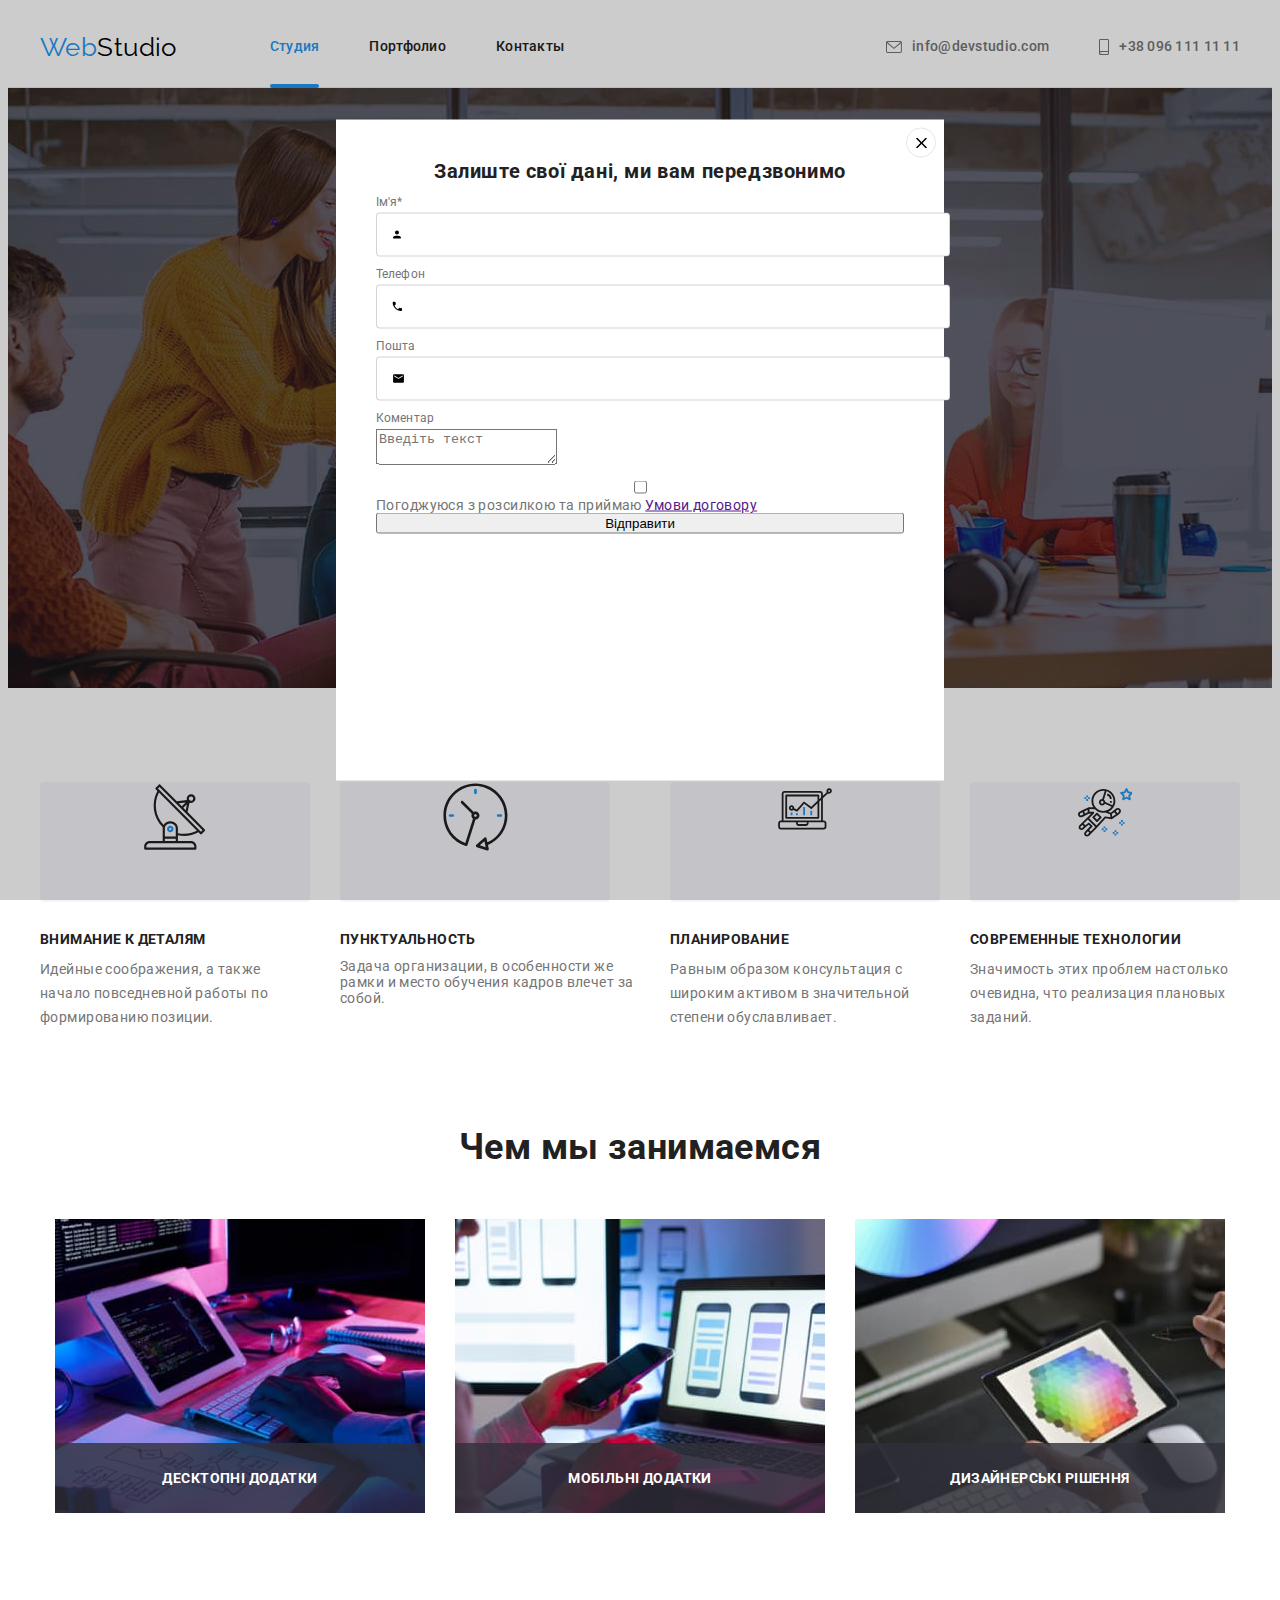
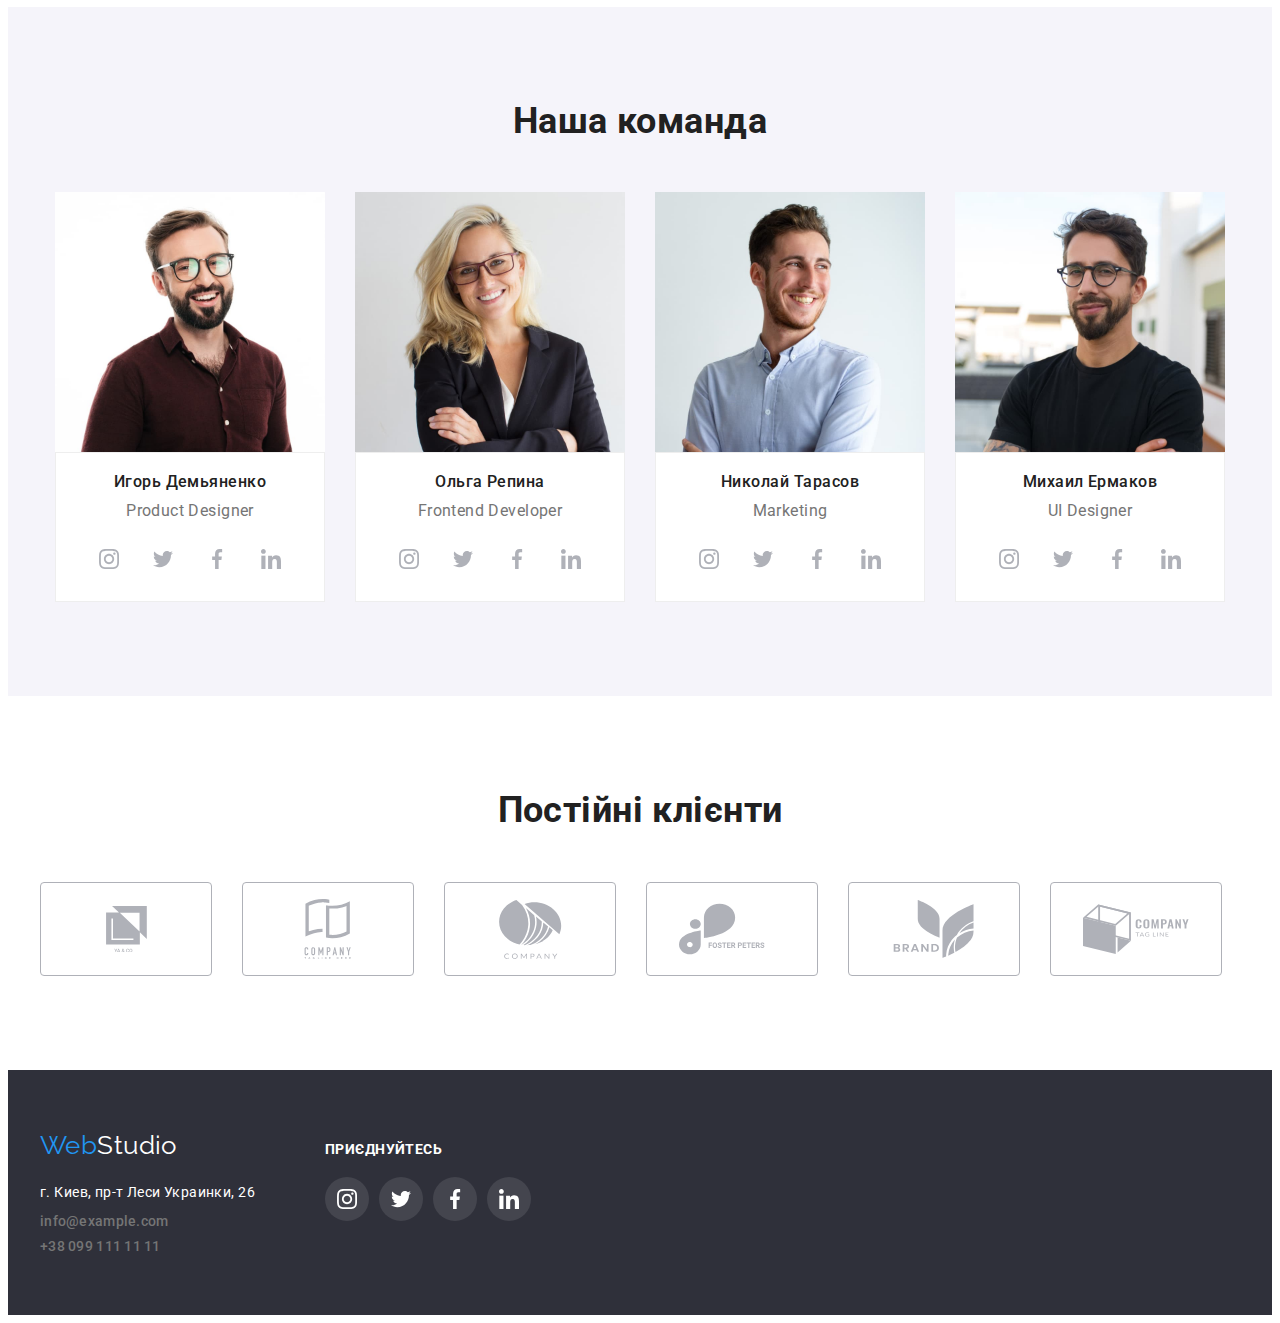
==== index.html @ 674b2aea "Додає 3 інпути з іконками" ====
<!DOCTYPE html>
<html lang="ru">
  <head>
    <meta charset="UTF-8" />
    <meta http-equiv="X-UA-Compatible" content="IE=edge" />
    <meta name="viewport" content="width=device-width, initial-scale=1.0" />
    <title>WebStudio</title>
    <link rel="preconnect" href="https://fonts.googleapis.com" />
    <link rel="preconnect" href="https://fonts.gstatic.com" crossorigin />
    <link
      href="https://fonts.googleapis.com/css2?family=Montserrat:wght@400;700&family=Raleway:wght@700&family=Roboto:wght@400;500;700;900&display=swap"
      rel="stylesheet"
    />
    <link
      rel="stylesheet"
      href="https://cdnjs.cloudflare.com/ajax/libs/modern-normalize/1.1.0/modern-normalize.min.css"
      integrity="sha512-wpPYUAdjBVSE4KJnH1VR1HeZfpl1ub8YT/NKx4PuQ5NmX2tKuGu6U/JRp5y+Y8XG2tV+wKQpNHVUX03MfMFn9Q=="
      crossorigin="anonymous"
      referrerpolicy="no-referrer"
    />
    <link rel="stylesheet" href="./css/styles.css" />
  </head>
  <body>
    <header class="top-header section">
      <div class="container page-header-container">
        <nav class="navigation">
          <a class="logo link logo-link" href="./index.html"
            >Web<span class="logo logo-black">Studio</span>
          </a>
          <ul class="menu list menu-list-container">
            <li class="menu-item">
              <a class="nav-link link current" href="./index.html">Студия</a>
            </li>
            <li class="menu-item">
              <a class="nav-link link" href="./portfolio.html">Портфолио</a>
            </li>
            <li class="menu-item">
              <a class="nav-link link" href="">Контакты</a>
            </li>
          </ul>
        </nav>

        <ul class="list container list-contact-container">
          <li class="contact-item">
            <a class="contact link" href="mailto:info@devstudio.com">
              <svg class="icon-convert" width="16px" height="12px">
                <use href="./images/sprite.svg#icon-envelope"></use>
              </svg>
              info@devstudio.com</a
            >
          </li>
          <li class="contact-item">
            <a class="contact link" href="tel:+380961111111">
              <svg class="icon-convert" width="10px" height="16px">
                <use
                  class="icon-convert"
                  href="./images/sprite.svg#icon-smartphone"
                ></use>
              </svg>
              +38 096 111 11 11</a
            >
          </li>
        </ul>
      </div>
    </header>

    <main>
      <section class="hero section">
        <div class="container">
          <h1 class="hero-title">Эффективные решения для вашего бизнеса</h1>
          <button class="hero-btn" type="button" data-modal-open>
            <span class="text-btn">Заказать услугу</span>
          </button>
        </div>
      </section>

      <section class="benefits section">
        <div class="container">
          <h2 class="visually-hidden">Преимущества</h2>
          <ul class="benefits-list list">
            <li class="benefits-item">
              <div class="benefits-icon-cont">
                <svg class="icon-benefits" width="65.32px" height="70px">
                  <use href="./images/sprite.svg#icon-antenna-1"></use>
                </svg>
              </div>

              <h3 class="benefits-title">Внимание к деталям</h3>
              <p class="section-description">
                Идейные соображения, а также начало повседневной работы по
                формированию позиции.
              </p>
            </li>
            <li class="benefits-item">
              <div class="benefits-icon-cont">
                <svg class="icon-benefits" width="66.96px" height="70px">
                  <use href="./images/sprite.svg#icon-clock-1"></use>
                </svg>
              </div>

              <h3 class="benefits-title">Пунктуальность</h3>
              <p class="suptitle">
                Задача организации, в особенности же рамки и место обучения
                кадров влечет за собой.
              </p>
            </li>
            <li class="benefits-item">
              <div class="benefits-icon-cont">
                <svg class="icon-benefits" width="70px" height="53.69px">
                  <use href="./images/sprite.svg#icon-diagram-1"></use>
                </svg>
              </div>

              <h3 class="benefits-title">Планирование</h3>
              <p class="section-description">
                Равным образом консультация с широким активом в значительной
                степени обуславливает.
              </p>
            </li>
            <li class="benefits-item">
              <div class="benefits-icon-cont">
                <svg class="icon-benefits" width="54.83px" height="60.66px">
                  <use href="./images/sprite.svg#icon-astronaut-1"></use>
                </svg>
              </div>

              <h3 class="benefits-title">Современные технологии</h3>
              <p class="section-description">
                Значимость этих проблем настолько очевидна, что реализация
                плановых заданий.
              </p>
            </li>
          </ul>
        </div>
      </section>

      <section class="work-list section">
        <div class="container">
          <h2 class="section-title">Чем мы занимаемся</h2>
          <ul class="list work-list-cards">
            <li class="work-list-item">
              <div class="div-work-overlay">
                <img
                  src="./images/service-1.jpg"
                  alt="планшет и клавиатура"
                  width="370"
                  height="294"
                />
                <p class="work-overlay">Десктопні додатки</p>
              </div>
            </li>
            <li class="work-list-item">
              <div class="div-work-overlay">
                <img
                  src="./images/service-2.jpg"
                  alt="телефон и планшет"
                  width="370"
                  height="294"
                />
                <p class="work-overlay">Мобільні додатки</p>
              </div>
            </li>
            <li class="work-list-item">
              <div class="div-work-overlay">
                <img
                  src="./images/service-3.jpg"
                  alt="рисование на планшете"
                  width="370"
                  height="294"
                />
                <p class="work-overlay">Дизайнерські рішення</p>
              </div>
            </li>
          </ul>
        </div>
      </section>

      <section class="team section">
        <div class="container">
          <h2 class="section-title team-title">Наша команда</h2>
          <ul class="list team-list">
            <li class="team-cards">
              <img
                src="./images/master-demyanenko-1.jpg"
                alt="Игорь Демьяненко"
                width="270"
                height="260"
              />
              <div class="work-text-item">
                <h3 class="team-member">Игорь Демьяненко</h3>
                <p class="job-title" lang="en">Product Designer</p>
                <ul class="social-list list">
                  <li class="cosial-list-item">
                    <a href="" class="social-list-link">
                      <svg class="social-list-icon" width="20px" height="20px">
                        <use href="./images/sprite.svg#icon-instagram-2"></use>
                      </svg>
                    </a>
                  </li>
                  <li class="cosial-list-item">
                    <a href="" class="social-list-link">
                      <svg class="social-list-icon" width="20px" height="20px">
                        <use href="./images/sprite.svg#icon-twitter-1"></use>
                      </svg>
                    </a>
                  </li>
                  <li class="cosial-list-item">
                    <a href="" class="social-list-link">
                      <svg class="social-list-icon" width="20px" height="20px">
                        <use href="./images/sprite.svg#icon-facebook-1"></use>
                      </svg>
                    </a>
                  </li>
                  <li class="cosial-list-item">
                    <a href="" class="social-list-link">
                      <svg class="social-list-icon" width="20px" height="20px">
                        <use href="./images/sprite.svg#icon-linkedin-1"></use>
                      </svg>
                    </a>
                  </li>
                </ul>
              </div>
            </li>
            <li class="team-cards">
              <img
                src="./images/master-repina-2.jpg"
                alt="Ольга Репина"
                width="270"
                height="260"
              />
              <div class="work-text-item">
                <h3 class="team-member">Ольга Репина</h3>
                <p class="job-title" lang="en">Frontend Developer</p>
                <ul class="social-list list">
                  <li class="cosial-list-item">
                    <a href="" class="social-list-link">
                      <svg class="social-list-icon" width="20px" height="20px">
                        <use href="./images/sprite.svg#icon-instagram-2"></use>
                      </svg>
                    </a>
                  </li>
                  <li class="cosial-list-item">
                    <a href="" class="social-list-link">
                      <svg class="social-list-icon" width="20px" height="20px">
                        <use href="./images/sprite.svg#icon-twitter-1"></use>
                      </svg>
                    </a>
                  </li>
                  <li class="cosial-list-item">
                    <a href="" class="social-list-link">
                      <svg class="social-list-icon" width="20px" height="20px">
                        <use href="./images/sprite.svg#icon-facebook-1"></use>
                      </svg>
                    </a>
                  </li>
                  <li class="cosial-list-item">
                    <a href="" class="social-list-link">
                      <svg class="social-list-icon" width="20px" height="20px">
                        <use href="./images/sprite.svg#icon-linkedin-1"></use>
                      </svg>
                    </a>
                  </li>
                </ul>
              </div>
            </li>
            <li class="team-cards">
              <img
                src="./images/master-tarasov-3.jpg"
                alt="Николай Тарасов"
                width="270"
                height="260"
              />
              <div class="work-text-item">
                <h3 class="team-member">Николай Тарасов</h3>
                <p class="job-title" lang="en">Marketing</p>
                <ul class="social-list list">
                  <li class="cosial-list-item">
                    <a href="" class="social-list-link">
                      <svg class="social-list-icon" width="20px" height="20px">
                        <use href="./images/sprite.svg#icon-instagram-2"></use>
                      </svg>
                    </a>
                  </li>
                  <li class="cosial-list-item">
                    <a href="" class="social-list-link">
                      <svg class="social-list-icon" width="20px" height="20px">
                        <use href="./images/sprite.svg#icon-twitter-1"></use>
                      </svg>
                    </a>
                  </li>
                  <li class="cosial-list-item">
                    <a href="" class="social-list-link">
                      <svg class="social-list-icon" width="20px" height="20px">
                        <use href="./images/sprite.svg#icon-facebook-1"></use>
                      </svg>
                    </a>
                  </li>
                  <li class="cosial-list-item">
                    <a href="" class="social-list-link">
                      <svg class="social-list-icon" width="20px" height="20px">
                        <use href="./images/sprite.svg#icon-linkedin-1"></use>
                      </svg>
                    </a>
                  </li>
                </ul>
              </div>
            </li>
            <li class="team-cards">
              <img
                src="./images/master-yermakov-4.jpg"
                alt="Михаил Ермаков"
                width="270"
                height="260"
              />
              <div class="work-text-item">
                <h3 class="team-member">Михаил Ермаков</h3>
                <p class="job-title" lang="en">UI Designer</p>
                <ul class="social-list list">
                  <li class="cosial-list-item">
                    <a href="" class="social-list-link">
                      <svg class="social-list-icon" width="20px" height="20px">
                        <use href="./images/sprite.svg#icon-instagram-2"></use>
                      </svg>
                    </a>
                  </li>
                  <li class="cosial-list-item">
                    <a href="" class="social-list-link">
                      <svg class="social-list-icon" width="20px" height="20px">
                        <use href="./images/sprite.svg#icon-twitter-1"></use>
                      </svg>
                    </a>
                  </li>
                  <li class="cosial-list-item">
                    <a href="" class="social-list-link">
                      <svg class="social-list-icon" width="20px" height="20px">
                        <use href="./images/sprite.svg#icon-facebook-1"></use>
                      </svg>
                    </a>
                  </li>
                  <li class="cosial-list-item">
                    <a href="" class="social-list-link">
                      <svg class="social-list-icon" width="20px" height="20px">
                        <use href="./images/sprite.svg#icon-linkedin-1"></use>
                      </svg>
                    </a>
                  </li>
                </ul>
              </div>
            </li>
          </ul>
        </div>
      </section>
    </main>

    <section class="clients section">
      <div class="container">
        <h2 class="section-title team-title">Постійні клієнти</h2>
        <ul class="clients-list list">
          <li class="clients-item">
            <a class="clients-item-link" href="">
              <svg class="icon-clients" width="41px" height="46.7px">
                <use
                  class="icon-clients-log"
                  href="./images/sprite.svg#icon-ya-co"
                ></use>
              </svg>
            </a>
          </li>
          <li class="clients-item">
            <a class="clients-item-link" href="">
              <svg class="icon-clients" width="106px" height="60px">
                <use
                  class="icon-clients-log"
                  href="./images/sprite.svg#icon-tagline-here"
                ></use>
              </svg>
            </a>
          </li>
          <li class="clients-item">
            <a class="clients-item-link" href="">
              <svg class="icon-clients" width="106px" height="60px">
                <use
                  class="icon-clients-log"
                  href="./images/sprite.svg#icon-company"
                ></use>
              </svg>
            </a>
          </li>
          <li class="clients-item">
            <a class="clients-item-link" href="">
              <svg class="icon-clients" width="106px" height="60px">
                <use
                  class="icon-clients-log"
                  href="./images/sprite.svg#icon-fosters-peters"
                ></use>
              </svg>
            </a>
          </li>
          <li class="clients-item">
            <a class="clients-item-link" href="">
              <svg class="icon-clients" width="106px" height="60px">
                <use
                  class="icon-clients-log"
                  href="./images/sprite.svg#icon-brand"
                ></use>
              </svg>
            </a>
          </li>
          <li class="clients-item">
            <a class="clients-item-link" href="">
              <svg class="icon-clients" width="106px" height="60px">
                <use
                  class="icon-clients-log"
                  href="./images/sprite.svg#icon-tag-line"
                ></use>
              </svg>
            </a>
          </li>
        </ul>
      </div>
    </section>

    <footer class="footer">
      <div class="footer-lister container">
        <div class="adress-footer">
          <a class="logo link logo-footer" href="./index.html"
            >Web<span class="logo logo-white">Studio</span>
          </a>

          <ul class="list footer-list">
            <li class="footer-list-item">
              <a
                class="address link"
                href="https://goo.gl/maps/izDDTeP29gWywZRQ9"
                target="_blank"
                rel="noopener nofollow noreferrer"
                >г. Киев, пр-т Леси Украинки, 26</a
              >
            </li>
            <li class="footer-list-item">
              <a
                class="contact link contact-footer"
                href="mailto:info@example.com"
                >info@example.com</a
              >
            </li>
            <li class="footer-list-item">
              <a class="contact link" href="tel:+380991111111"
                >+38 099 111 11 11</a
              >
            </li>
          </ul>
        </div>
        <div class="social-footer">
          <p class="common-footer">ПРИЄДНУЙТЕСЬ</p>
          <ul class="social-list list">
            <li class="cosial-list-item">
              <a href="" class="social-list-link-footer">
                <svg class="social-list-icon-footer" width="20px" height="20px">
                  <use href="./images/sprite.svg#icon-instagram-2"></use>
                </svg>
              </a>
            </li>
            <li class="cosial-list-item">
              <a href="" class="social-list-link-footer">
                <svg class="social-list-icon-footer" width="20px" height="20px">
                  <use href="./images/sprite.svg#icon-twitter-1"></use>
                </svg>
              </a>
            </li>
            <li class="cosial-list-item">
              <a href="" class="social-list-link-footer">
                <svg class="social-list-icon-footer" width="20px" height="20px">
                  <use href="./images/sprite.svg#icon-facebook-1"></use>
                </svg>
              </a>
            </li>
            <li class="cosial-list-item">
              <a href="" class="social-list-link-footer">
                <svg class="social-list-icon-footer" width="20px" height="20px">
                  <use href="./images/sprite.svg#icon-linkedin-1"></use>
                </svg>
              </a>
            </li>
          </ul>
        </div>
      </div>
    </footer>
    <div class="backdrop" data-modal>
      <div class="modal">
        <button type="button" class="modal-close-btn" data-modal-close>
          <svg class="modal-close-btn-icon" width="11px" height="11px">
            <use href="./images/sprite.svg#icon-close-modal"></use>
          </svg>
        </button>
        <form class="modal-form">
          <p class="zalishte-dani">Залиште свої дані, ми вам передзвонимо</p>
          <label class="modal-form-field">
            <span class="modal-form-input-desk">Ім'я*</span>
            <span class="modal-form-input-wrapper">
              <input
                type="text"
                name="user_name"
                class="modal-form-input"
                required
                pattern="[a-zA-Zа-яА-Я]+"
                minlength="2"
              />
              <svg class="input-icon" width="12px" height="12px">
                <use href="./images/sprite.svg#icon-person-black-18dp-1"></use>
              </svg>
            </span>
          </label>
          <label class="modal-form-field">
            <span class="modal-form-input-desk">Телефон</span>

            <span class="modal-form-input-wrapper">
              <input
                type="tel"
                name="user_phone"
                class="modal-form-input"
                pattern="[0-9]{3}-[0-9]{3}-[0-9]{2}-[0-9]{2}"
                title="xxx-xxx-xx-xx"
              />
              <svg class="input-icon" width="13px" height="13px">
                <use href="./images/sprite.svg#icon-phone-black-18dp-1"></use>
              </svg>
            </span>
          </label>
          <label class="modal-form-field">
            <span class="modal-form-input-desk">Пошта</span>

            <span class="modal-form-input-wrapper">
              <input type="email" class="modal-form-input" />
              <svg class="input-icon" width="15px" height="13px">
                <use href="./images/sprite.svg#icon-email-black-18dp-1"></use>
              </svg>
            </span>
          </label>
          <label class="modal-form-field">
            <span class="modal-form-input-desk">Коментар</span>
            <textarea
              name="user_message"
              id=""
              class="modal-form-message"
              placeholder="Введіть текст"
            ></textarea>
          </label>
          <input
            id="user-policy"
            type="checkbox"
            name="user_policy"
            class="modal-form-chek"
          />
          <label for="user-policy" class="modal-form-check-desk"
            >Погоджуюся з розсилкою та приймаю <a href="">Умови договору</a>
          </label>
          <button type="submit" class="modal-form-submit">Відправити</button>
        </form>
      </div>
    </div>
    <script src="./js/modal.js"></script>
  </body>
</html>
---- css/styles.css ----
:root {
  --background-color: #ffffff;
  --accent-color: #2196f3;
  --text-color: #212121;
  --section-text: #757575;
  --animation: 250ms cubic-bezier(0.4, 0, 0.2, 1);
}

ul,
ol {
  margin-top: 0;
  margin-bottom: 0;
  padding-left: 0;
}

h1,
h2,
h3,
h4,
p {
  margin-top: 0;
  margin-bottom: 0;
}

img {
  display: block;
  max-width: 100%;
  height: auto;
}

.link-text {
  color: #757575;
}

body {
  font-family: "Roboto", sans-serif;
  color: var(--section-text);
  font-size: 14px;
  letter-spacing: 0.03em;
}

.section {
  padding-top: 94px;
  padding-bottom: 94px;
}

.container {
  width: 1200px;
  margin-left: auto;
  margin-right: auto;
  padding-left: 15px;
  padding-right: 15px;
}

.top-header {
  padding-top: 24px;
  padding-bottom: 24px;
  border-bottom: 1px solid #ececec;
}

.page-header-container {
  display: flex;
}

.navigation {
  display: flex;
  align-items: center;
}

.menu-list-container {
  display: flex;
  align-items: center;
  padding: 0;
  margin: 0;
}

.list-contact-container {
  display: flex;
  justify-content: flex-end;
  align-items: center;
  padding: 0;
  margin: 0;
}

.list {
  list-style: none;
}

.link {
  text-decoration: none;
}

.logo {
  font-family: "Raleway", sans-serif;
  font-size: 26px;
  line-height: 1.19;
  color: var(--accent-color);
}

.logo-link {
  margin-right: 93px;
}

.logo-black {
  color: #000000;
}

.nav-link {
  display: block;
  position: relative;
  font-weight: 500;
  line-height: 1.14;
  font-size: 14px;
  letter-spacing: 0.02em;
  color: var(--text-color);
  transition: color var(--animation);
}

.current::after {
  content: "";
  position: absolute;
  left: 0;
  bottom: -33px;
  display: block;
  width: 100%;
  background: #2196f3;
  height: 4px;
  border-radius: 2px;
  transition: opacity var(--animation);
}

.nav-link:hover,
.nav-link:focus {
  color: var(--accent-color);
}

.menu .link.current {
  color: var(--accent-color);
}

.menu-item:not(:last-child) {
  margin-right: 50px;
}

.contact {
  display: flex;
  align-items: center;
  color: var(--section-text);
  font-weight: 500;
  line-height: 1.14;
  letter-spacing: 0.02em;
  transition: color var(--animation);
}

.contact:hover,
.contact:focus {
  color: var(--accent-color);
}

.contact-item:not(:last-child) {
  margin-right: 50px;
}

.icon-convert {
  fill: currentColor;
  margin-right: 10px;
}

.hero-title {
  width: 696px;
  font-weight: 900;
  font-size: 44px;
  line-height: 1.36;
  text-align: center;
  letter-spacing: 0.06em;
  text-transform: uppercase;
  color: var(--background-color);
  margin-bottom: 30px;
  margin-left: auto;
  margin-right: auto;
}

.hero {
  background-color: #2f303a;
  padding-top: 200px;
  padding-bottom: 200px;
  background-image: linear-gradient(
      rgba(47, 48, 58, 0.4),
      rgba(47, 48, 58, 0.4)
    ),
    url(../images/Img.jpg);
  background-size: cover;
  background-repeat: no-repeat;
  background-position: center;
  max-width: 1600px;
  margin: 0 auto;
}

.hero-btn {
  font-weight: 500;
  border: none;
  border-radius: 4px;
  padding: 10px 32px;
  font-size: 16px;
  line-height: 1.9;
  display: flex;
  align-items: center;
  text-align: center;
  letter-spacing: 0.06em;
  color: var(--background-color);
  background-color: var(--accent-color);
  cursor: pointer;
  margin-left: auto;
  margin-right: auto;
  box-shadow: 0px 4px 4px rgba(0, 0, 0, 0.15);
  transition: color var(--animation), background-color var(--animation),
    box-shadow var(--animation);
}

.hero-btn:hover,
.hero-btn:focus {
  background-color: var(--section-text);
}

.hero-btn-pf {
  font-family: inherit;
  border: none;
  border-radius: 4px;
  padding: 6px 22px;
  font-weight: 500;
  font-size: 16px;
  line-height: 1.9;
  display: flex;
  align-items: center;
  text-align: center;
  letter-spacing: 0.06em;
  color: var(--text-color);
  cursor: pointer;
  transition: color var(--animation), background-color var(--animation),
    box-shadow var(--animation);
}

.hero-btn-pf:hover,
.hero-btn-pf:focus {
  color: var(--background-color);
  background: var(--accent-color);
  box-shadow: 0px 1px 1px rgba(0, 0, 0, 0.12), 0px 4px 4px rgba(0, 0, 0, 0.06),
    1px 4px 6px rgba(0, 0, 0, 0.16);
}

.visually-hidden {
  position: absolute;
  white-space: nowrap;
  width: 1px;
  height: 1px;
  overflow: hidden;
  border: 0;
  padding: 0;
  clip: rect(0 0 0 0);
  clip-path: inset(50%);
  margin: -1px;
}

.benefits {
  padding-top: 94px;
}

.benefits-title {
  font-size: 14px;
  line-height: 1.14;
  text-transform: uppercase;
  color: var(--text-color);
  margin-bottom: 10px;
}

.benefits-list {
  display: flex;
  justify-content: center;
}

.benefits-item:not(:nth-child(4n)) {
  margin-right: 30px;
}

.benefits-icon-cont {
  width: 270px;
  height: 120px;
  display: flex;
  justify-content: center;
  margin-bottom: 30px;
  background-color: #f5f4fa;
  border-radius: 4px;
}

.clients-list {
  display: flex;
}

.section-description {
  width: 270px;
  height: 75px;
}

.section-description {
  line-height: 1.7;
}

.section-title {
  font-size: 36px;
  line-height: 1.16;
  text-align: center;
  color: var(--text-color);
  margin-bottom: 50px;
}

.work-list {
  padding-top: 0;
}

.work-list-cards {
  display: flex;
  justify-content: center;
}

.work-list-item {
  position: relative;
}

.work-overlay {
  bottom: 0;
  width: 100%;
  position: absolute;
  font-family: "Roboto";
  font-style: normal;
  font-weight: 700;
  font-size: 14px;
  line-height: 16px;
  text-align: center;
  letter-spacing: 0.03em;
  text-transform: uppercase;
  background: rgba(47, 48, 58, 0.8);
  color: #ffffff;
  padding-top: 27px;
  padding-bottom: 27px;
}

.work-list-item:not(:last-child) {
  margin-right: 30px;
}

.team {
  background-color: #f5f4fa;
}

.team-title {
  margin-bottom: 50px;
}

.team-list {
  display: flex;
  justify-content: center;
}

.team-cards:not(:nth-child(4n)) {
  margin-right: 30px;
}

.team-member {
  font-weight: 500;
  font-size: 16px;
  line-height: 1.18;
  text-align: center;
  letter-spacing: 0.03em;
  color: var(--text-color);
}

.job-title {
  font-size: 16px;
  line-height: 1.18;
  text-align: center;
  margin-top: 10px;
  margin-bottom: 16px;
}

.address {
  line-height: 1.7;
  color: var(--background-color);
}

.work-examples .title {
  font-size: 18px;
  line-height: 2;
  letter-spacing: 0.06em;
  color: var(--text-color);
}

.section-title-pf {
  font-size: 18px;
  line-height: 2;

  letter-spacing: 0.06em;
  color: var(--text-color);

  margin-bottom: 4px;
}

.work-description {
  font-size: 16px;
  line-height: 1.88;
}

.footer {
  background-color: #2f303a;
  padding-top: 60px;
  padding-bottom: 60px;
}

.logo-footer {
  display: block;
  margin-bottom: 20px;
}

.logo-white {
  color: var(--background-color);
}

.footer-list-item:not(:nth-child(3n)) {
  margin-bottom: 9px;
}

.active {
  color: var(--background-color);
  background-color: var(--accent-color);
}

.hero-btn-pf-list {
  display: flex;
  justify-content: center;
  margin-bottom: 56px;
}

.hero-btn-list-pf:not(:nth-child(5n)) {
  margin-right: 8px;
}

.work-examplest-list {
  display: flex;
  flex-wrap: wrap;
  justify-content: space-between;
}

.link-text {
  display: block;
  transition: box-shadow var(--animation);
}

.link-text:hover .overlay,
.link-text:focus .overlay {
  transform: translate(0, 0);
}

.div-overlay {
  position: relative;
  overflow: hidden;
}

.overlay {
  position: absolute;
  font-family: "Roboto";
  font-size: 18px;
  line-height: 1.56;
  color: #ffffff;
  background: rgba(33, 150, 243, 0.9);
  top: 0;
  left: 0;
  height: 100%;
  width: 100%;
  padding-left: 24px;
  padding-right: 24px;
  padding-top: 63px;
  padding-bottom: 63px;
  overflow: auto;
  transform: translate(0, 100%);
  transition: transform var(--animation);
}

.link-text:hover,
.link-text:focus {
  cursor: pointer;
  box-shadow: 0px 1px 1px rgba(0, 0, 0, 0.12), 0px 4px 4px rgba(0, 0, 0, 0.06),
    1px 4px 6px rgba(0, 0, 0, 0.16);
}

.work-text-item {
  background: var(--background-color);
  border: 1px solid #eeeeee;
  padding: 20px;
}

.social-list {
  display: flex;
  justify-content: center;
  gap: 10px;
}

.social-list-link {
  display: flex;
  justify-content: center;
  align-items: center;
  width: 44px;
  height: 44px;
  border-radius: 50%;
  background-color: var(--background-color);
  transition: background-color var(--animation);
}

.social-list-link:hover,
.social-list-link:focus {
  background-color: #2196f3;
}

.social-list-link:hover .social-list-icon,
.social-list-link:focus .social-list-icon {
  fill: var(--background-color);
}

.social-list-icon {
  fill: #afb1b8;
  transition: fill var(--animation);
}

.clients-item-link {
  display: flex;
  justify-content: center;
  align-items: center;
  width: 170px;
  height: 92px;
  border: 1px solid #afb1b8;
  border-radius: 4px;
  fill: #afb1b8;
  transition: fill var(--animation);
}

.clients-list {
  display: flex;
  gap: 30px;
}

.clients-item-link:hover,
.clients-item-link:focus {
  border-color: var(--accent-color);
  fill: var(--accent-color);
  cursor: pointer;
}

.work-examples-item:not(:nth-last-child(-n + 3)) {
  margin-bottom: 30px;
}
.footer-lister {
  display: flex;
  align-items: baseline;
}

.adress-footer {
  margin-right: 70px;
}

.common-footer {
  font-family: "Roboto";
  font-style: normal;
  font-weight: 700;
  font-size: 14px;
  line-height: 0, 87;
  letter-spacing: 0.03em;
  text-transform: uppercase;
  color: var(--background-color);
  margin-bottom: 20px;
}

.social-list-link-footer {
  display: flex;
  justify-content: center;
  align-items: center;
  width: 44px;
  height: 44px;
  border-radius: 50%;
  background-color: rgba(255, 255, 255, 0.1);
  transition: background-color var(--animation);
}

.social-list-link-footer:hover,
.social-list-link-footer:focus {
  background-color: #2196f3;
}

.social-list-link-footer:hover .social-list-icon,
.social-list-link-footer:focus .social-list-icon {
  fill: var(--background-color);
}

.social-list-icon-footer {
  fill: var(--background-color);
}

.backdrop {
  position: fixed;
  top: 0;
  left: 0;
  width: 100%;
  height: 100%;
  background: rgba(0, 0, 0, 0.2);
  z-index: 100;
  transition: opacity var(--animation), visibility var(--animation);
}

.modal {
  position: absolute;
  top: 50%;
  left: 50%;
  transform: translate(-50%, -50%);
  width: 528px;
  height: 581px;
  background-color: var(--background-color);
  padding: 40px;
}

.backdrop.is-hidden {
  opacity: 0;
  visibility: hidden;
  pointer-events: none;
}

.modal-close-btn {
  position: absolute;
  top: 8px;
  right: 8px;
  display: flex;
  justify-content: center;
  align-items: center;
  width: 30px;
  height: 30px;
  background-color: transparent;
  border: 1px solid rgba(0, 0, 0, 0.1);
  padding: 0;
  border-radius: 50%;
}

.modal-close-btn:hover,
.modal-close-btn:focus {
  cursor: pointer;
}

.modal-close-btn:hover .modal-close-btn-icon,
.modal-close-btn:focus .modal-close-btn-icon {
  fill: var(--accent-color);
}

.modal-close-btn-icon {
  transition: fill var(--animation);
}

.modal-form {
  display: flex;
  flex-direction: column;
}

.modal-form-input {
  width: 100%;
  height: 40px;
  border: 1px solid rgba(33, 33, 33, 0.2);
  border-radius: 4px;
  padding-left: 42px;
}

.modal-form-input-desk {
  display: block;
  font-family: "Roboto";
  font-style: normal;
  font-weight: 400;
  font-size: 12px;
  line-height: 14px;
  letter-spacing: 0.01em;
  color: #757575;
  margin-bottom: 4px;
}

.zalishte-dani {
  font-family: "Roboto";
  font-style: normal;
  font-weight: 700;
  font-size: 20px;
  line-height: 23px;
  text-align: center;
  letter-spacing: 0.03em;
  color: #212121;
  margin-bottom: 12px;
}

.modal-form-field {
  margin-bottom: 10px;
}

.modal-form-input-wrapper {
  display: block;
  position: relative;
}

.input-icon {
  position: absolute;
  top: 50%;
  left: 15px;
  transform: translate(0, -50%);
}
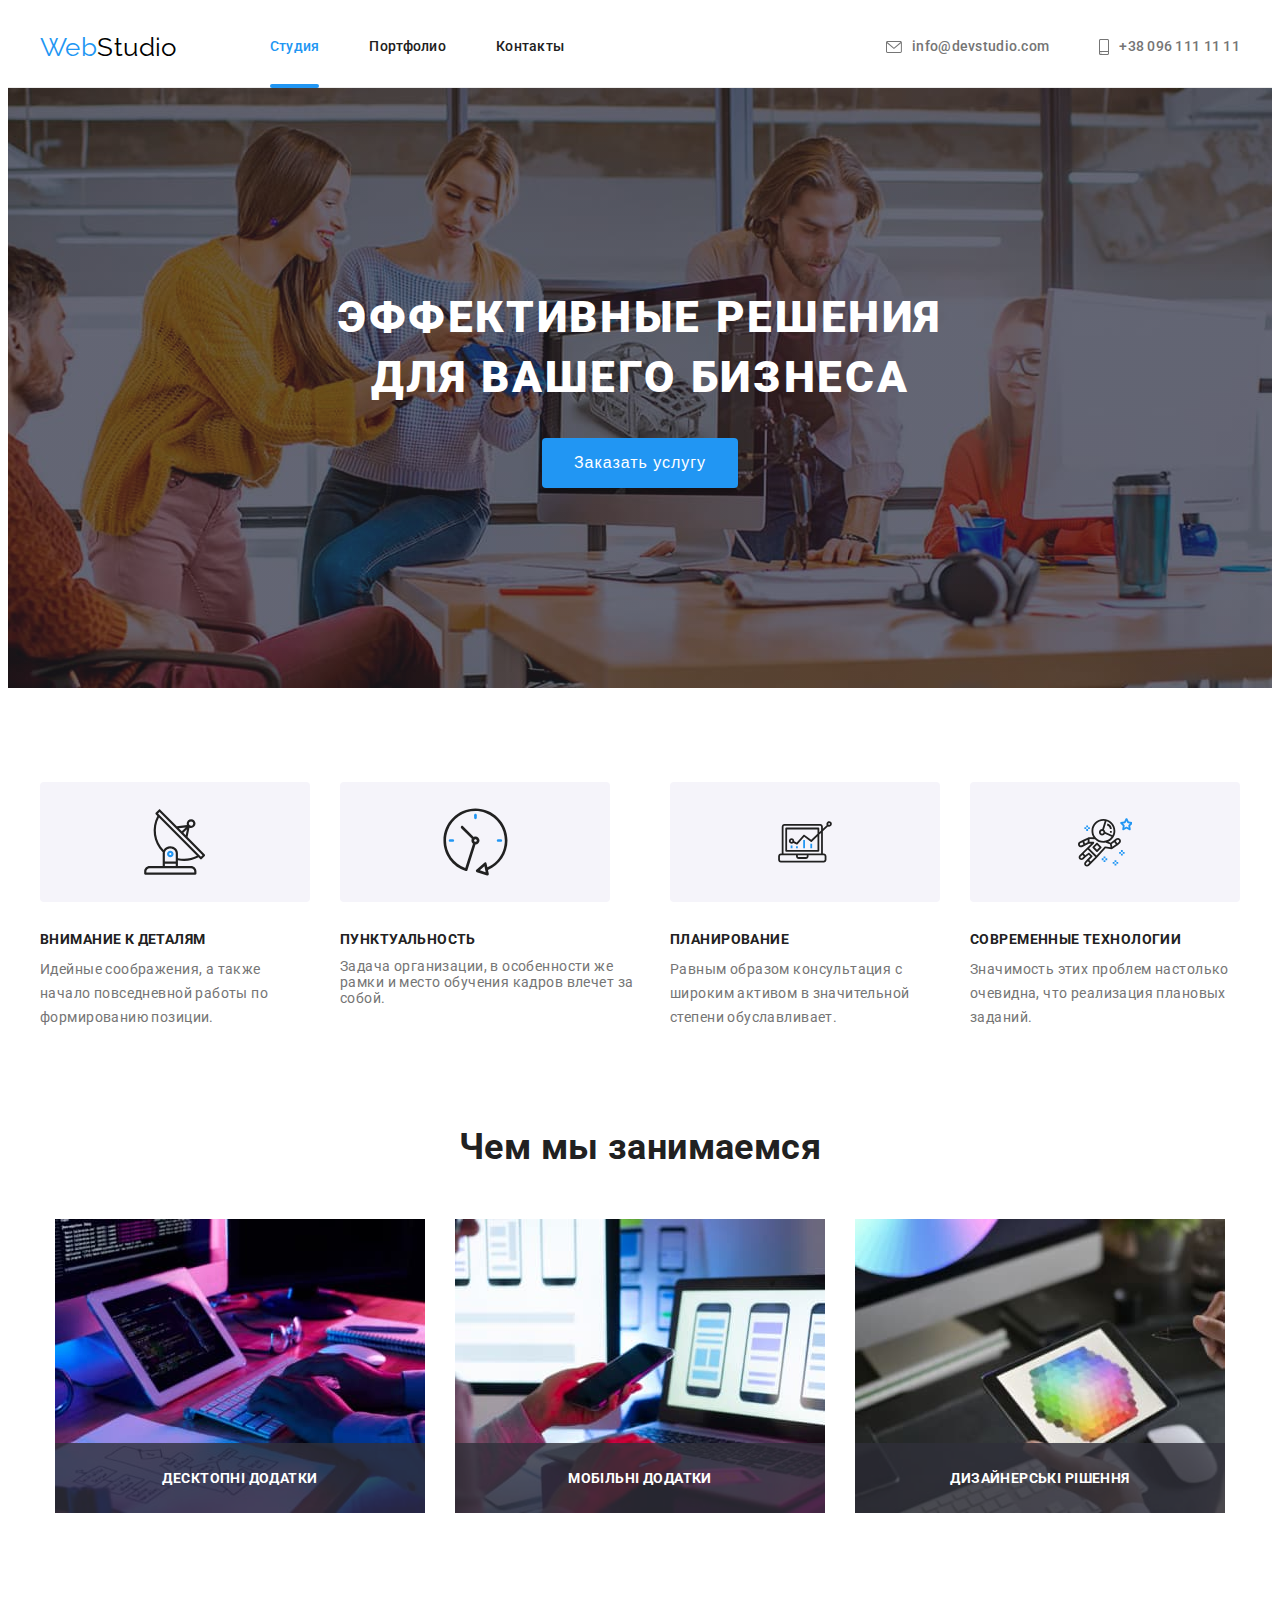
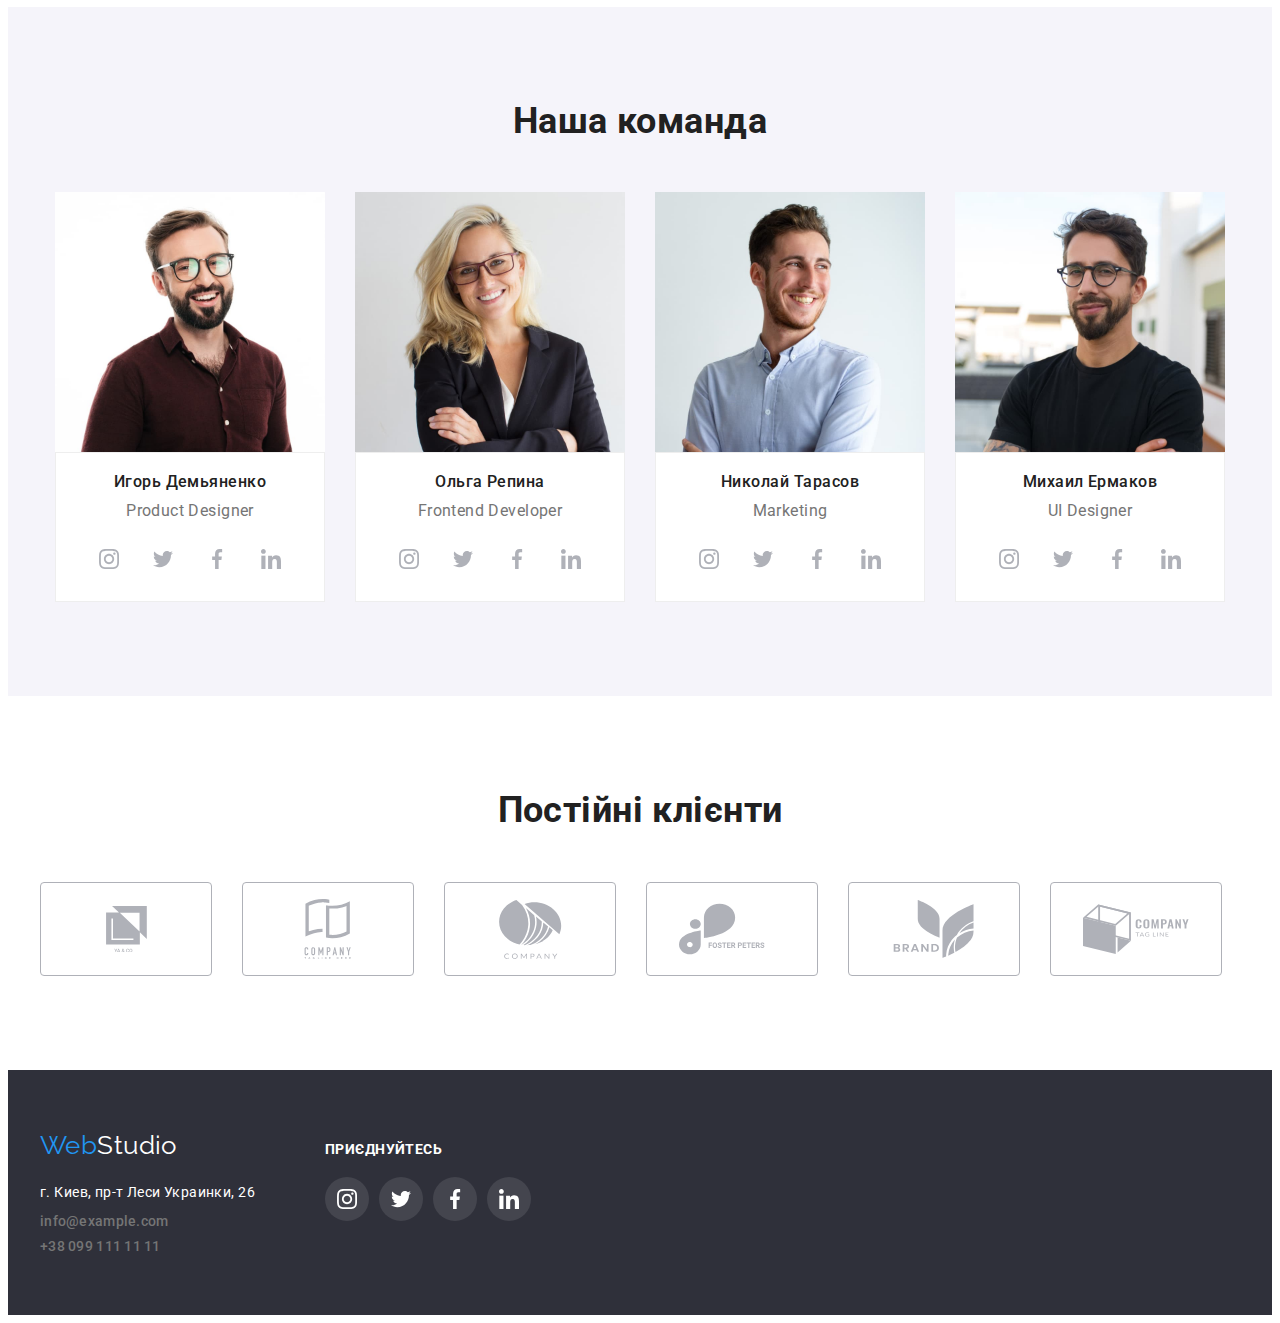
==== commit 5c60e63e: "Додає модульне вікно і кнопку" ====
--- a/index.html
+++ b/index.html
@@ -486,7 +486,7 @@
         </div>
       </div>
     </footer>
-    <div class="backdrop" data-modal>
+    <div class="backdrop is-hidden" data-modal>
       <div class="modal">
         <button type="button" class="modal-close-btn" data-modal-close>
           <svg class="modal-close-btn-icon" width="11px" height="11px">
@@ -550,12 +550,15 @@
             id="user-policy"
             type="checkbox"
             name="user_policy"
-            class="modal-form-chek"
+            class="modal-form-chek visually-hidden"
           />
           <label for="user-policy" class="modal-form-check-desk"
-            >Погоджуюся з розсилкою та приймаю <a href="">Умови договору</a>
+            >Погоджуюся з розсилкою та приймаю&nbsp;
+            <a href="">Умови договору</a>
           </label>
-          <button type="submit" class="modal-form-submit">Відправити</button>
+          <button type="submit" class="modal-form-submit">
+            <span class="modal-form-submit-text">Відправити</span>
+          </button>
         </form>
       </div>
     </div>
--- a/css/styles.css
+++ b/css/styles.css
@@ -670,6 +670,12 @@
   border: 1px solid rgba(33, 33, 33, 0.2);
   border-radius: 4px;
   padding-left: 42px;
+  transition: border-color var(--animation);
+}
+
+.modal-form-input:focus {
+  outline: none;
+  border-color: #2196f3;
 }
 
 .modal-form-input-desk {
@@ -710,4 +716,86 @@
   top: 50%;
   left: 15px;
   transform: translate(0, -50%);
-}
+  transition: fill var(--animation);
+}
+
+.modal-form-input:focus + .input-icon {
+  fill: var(--accent-color);
+}
+
+.modal-form-message {
+  resize: none;
+  width: 100%;
+  height: 120px;
+  padding: 12px 16px;
+  transition: border-color var(--animation);
+}
+
+.modal-form-message:focus {
+  border-color: var(--accent-color);
+  outline: none;
+}
+
+.modal-form-check-desk::before {
+  display: block;
+  content: "";
+  width: 16px;
+  height: 15px;
+  border: 2px solid #212121;
+  cursor: pointer;
+  border-radius: 2px;
+  margin-right: 7px;
+  transition: background-color var(--animation);
+}
+
+.modal-form-chek:checked + .modal-form-check-desk::before {
+  background-color: var(--accent-color);
+  background-image: url(../images/galochka.svg);
+  background-repeat: no-repeat;
+  background-position: center;
+  border: none;
+}
+
+.modal-form-check-desk {
+  display: flex;
+  align-items: center;
+  font-family: "Roboto";
+  font-style: normal;
+  font-weight: 400;
+  font-size: 14px;
+  line-height: 24px;
+  margin-bottom: 30px;
+  letter-spacing: 0.03em;
+  color: #757575;
+}
+
+.modal-form-submit {
+  font-weight: 500;
+  border: none;
+  border-radius: 4px;
+  padding: 10px 32px;
+  font-size: 16px;
+  line-height: 1.9;
+  display: flex;
+  align-items: center;
+  text-align: center;
+  letter-spacing: 0.06em;
+  color: var(--background-color);
+  background-color: var(--accent-color);
+  cursor: pointer;
+  margin-left: auto;
+  margin-right: auto;
+  box-shadow: 0px 4px 4px rgba(0, 0, 0, 0.15);
+  transition: color var(--animation), background-color var(--animation),
+    box-shadow var(--animation);
+}
+
+.modal-form-submit:hover,
+.modal-form-submit:focus {
+  background-color: var(--section-text);
+}
+
+.icon-benefits {
+  display: flex;
+  align-self: center;
+}
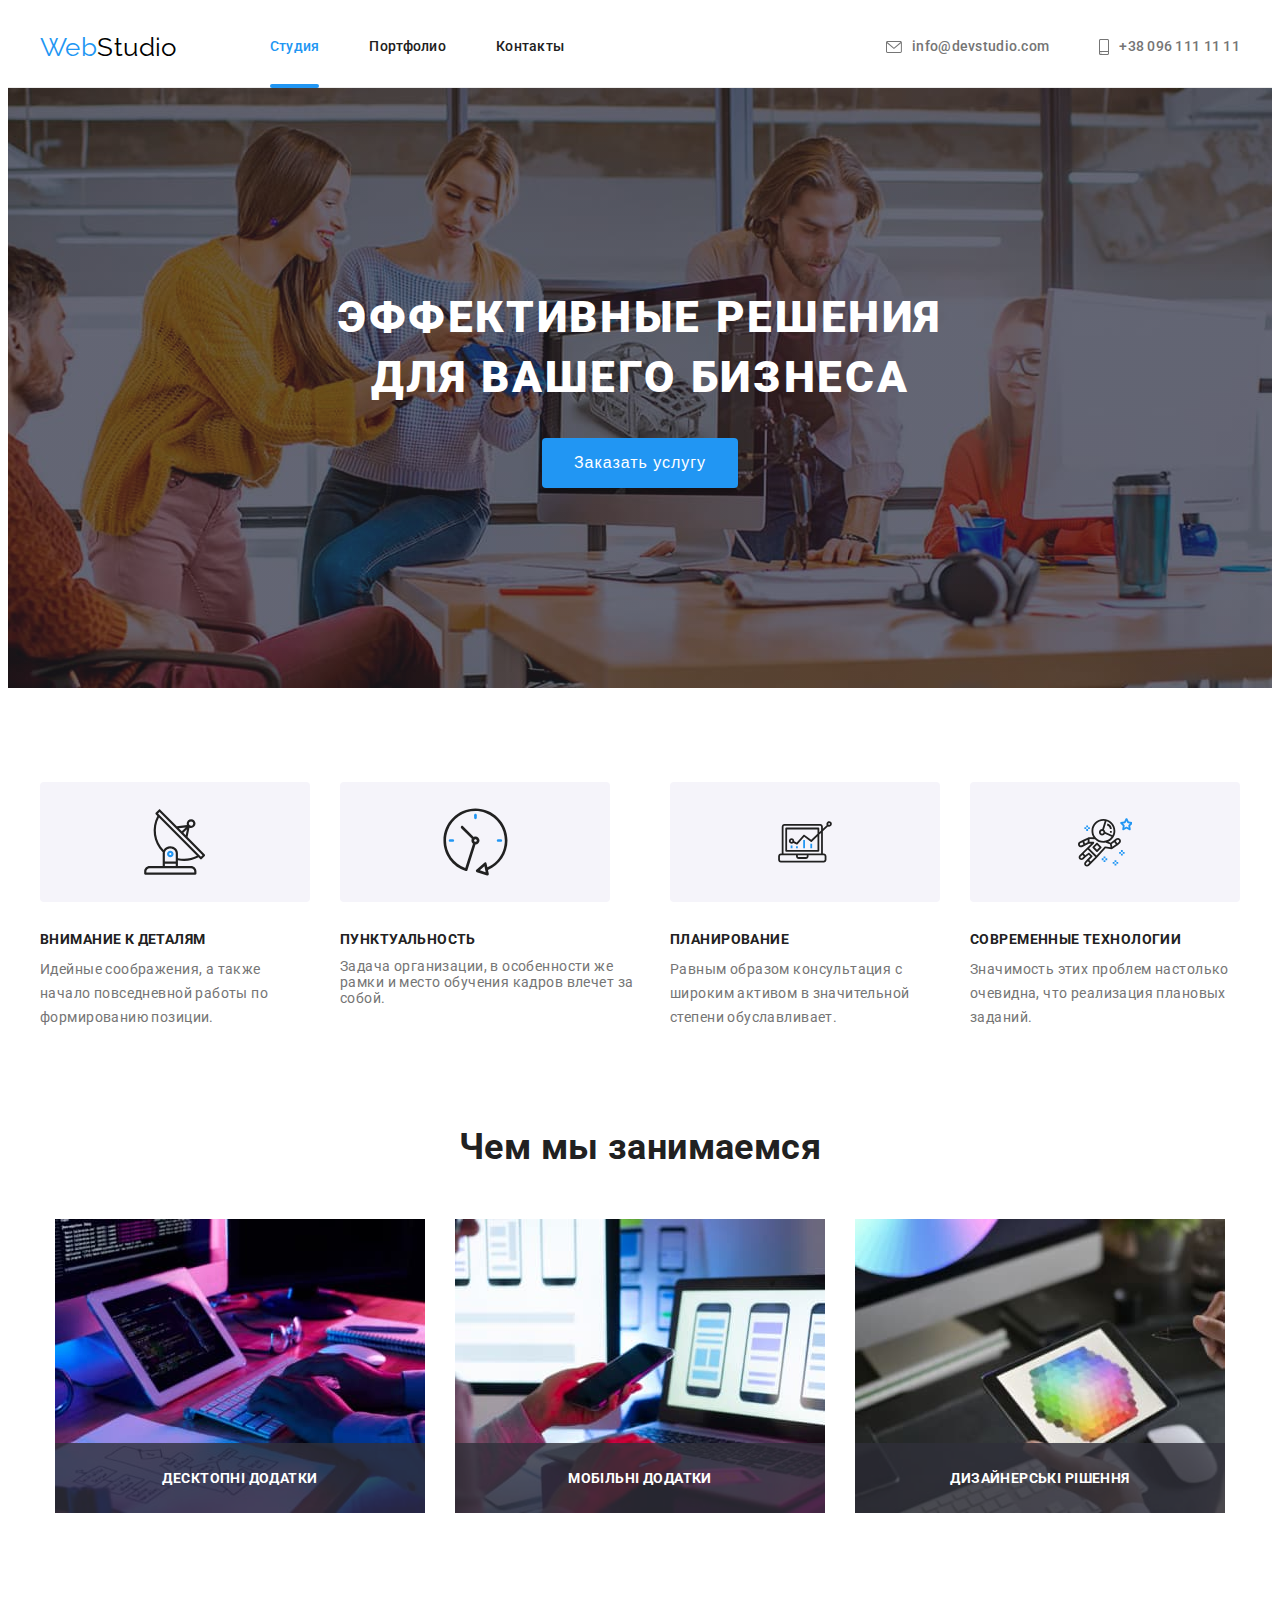
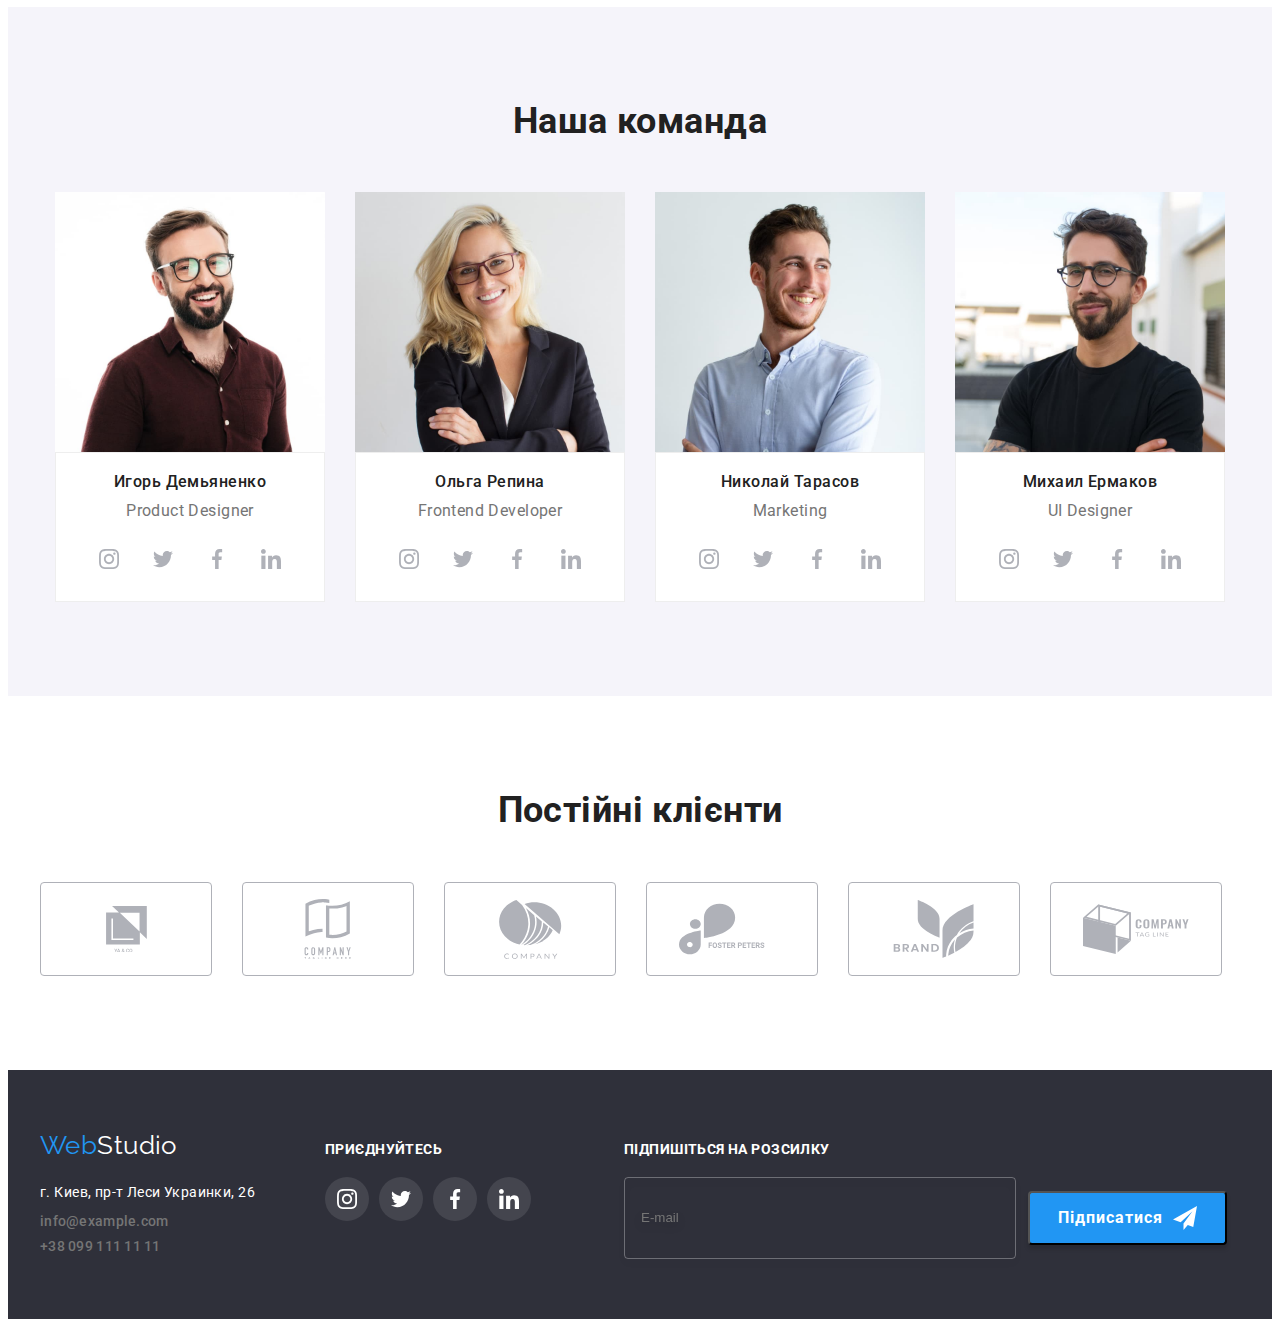
==== commit 28d62ca9: "Додає інпут і кнопку в футері" ====
--- a/index.html
+++ b/index.html
@@ -484,6 +484,26 @@
             </li>
           </ul>
         </div>
+        <div class="modal-form-wrapper">
+          <form class="subscribe-mail">
+            <p class="subscribe-priziv">Підпишіться на розсилку</p>
+            <div class="form-and-bottom">
+              <label class="subscribe-modal">
+                <input
+                  class="email-input-modal"
+                  type="email"
+                  name="user_email"
+                  placeholder="E-mail"
+              /></label>
+              <button type="submit" class="subscribe-btn">
+                <span class="subscribe-btn-text">Підписатися</span>
+                <svg class="icon-telega" width="24px" height="24px">
+                  <use href="./images/sprite.svg#icon-telega"></use>
+                </svg>
+              </button>
+            </div>
+          </form>
+        </div>
       </div>
     </footer>
     <div class="backdrop is-hidden" data-modal>
@@ -493,6 +513,7 @@
             <use href="./images/sprite.svg#icon-close-modal"></use>
           </svg>
         </button>
+
         <form class="modal-form">
           <p class="zalishte-dani">Залиште свої дані, ми вам передзвонимо</p>
           <label class="modal-form-field">
--- a/css/styles.css
+++ b/css/styles.css
@@ -799,3 +799,75 @@
   display: flex;
   align-self: center;
 }
+
+.modal-form-wrapper {
+  display: flex;
+}
+
+.subscribe-priziv {
+  display: block;
+  font-family: "Roboto";
+  font-style: normal;
+  font-weight: 700;
+  font-size: 14px;
+  line-height: 16px;
+  letter-spacing: 0.03em;
+  text-transform: uppercase;
+  color: #ffffff;
+  margin-bottom: 20px;
+}
+
+.email-input-modal {
+  width: 358px;
+  height: 50px;
+  padding: 15px 16px;
+  color: var(--main-light-color);
+  background-color: transparent;
+  border: 1px solid rgba(255, 255, 255, 0.3);
+  filter: drop-shadow(0px 4px 4px rgba(0, 0, 0, 0.15));
+  border-radius: 4px;
+}
+
+.subscribe-btn {
+  display: flex;
+  align-items: center;
+  justify-content: center;
+  padding: 10px 28px;
+  font-weight: 700;
+  font-size: 16px;
+  line-height: 1.88;
+  letter-spacing: 0.06em;
+  background-color: var(--accent-color);
+  color: var(--accent-color);
+  box-shadow: 0px 4px 4px rgb(0 0 0 / 15%);
+  border-radius: 4px;
+  transition: background-color 250ms cubic-bezier(0.4, 0, 0.2, 1);
+  margin-left: 12px;
+}
+
+.form-and-bottom {
+  display: flex;
+  align-items: center;
+}
+
+.social-footer {
+  margin-right: 93px;
+}
+
+.subscribe-btn-text {
+  font-family: "Roboto";
+  font-style: normal;
+  font-weight: 700;
+  font-size: 16px;
+  line-height: 30px;
+  display: flex;
+  align-items: center;
+  text-align: center;
+  letter-spacing: 0.06em;
+  color: #ffffff;
+  margin-right: 10px;
+}
+
+.icon-telega {
+  fill: var(--background-color);
+}
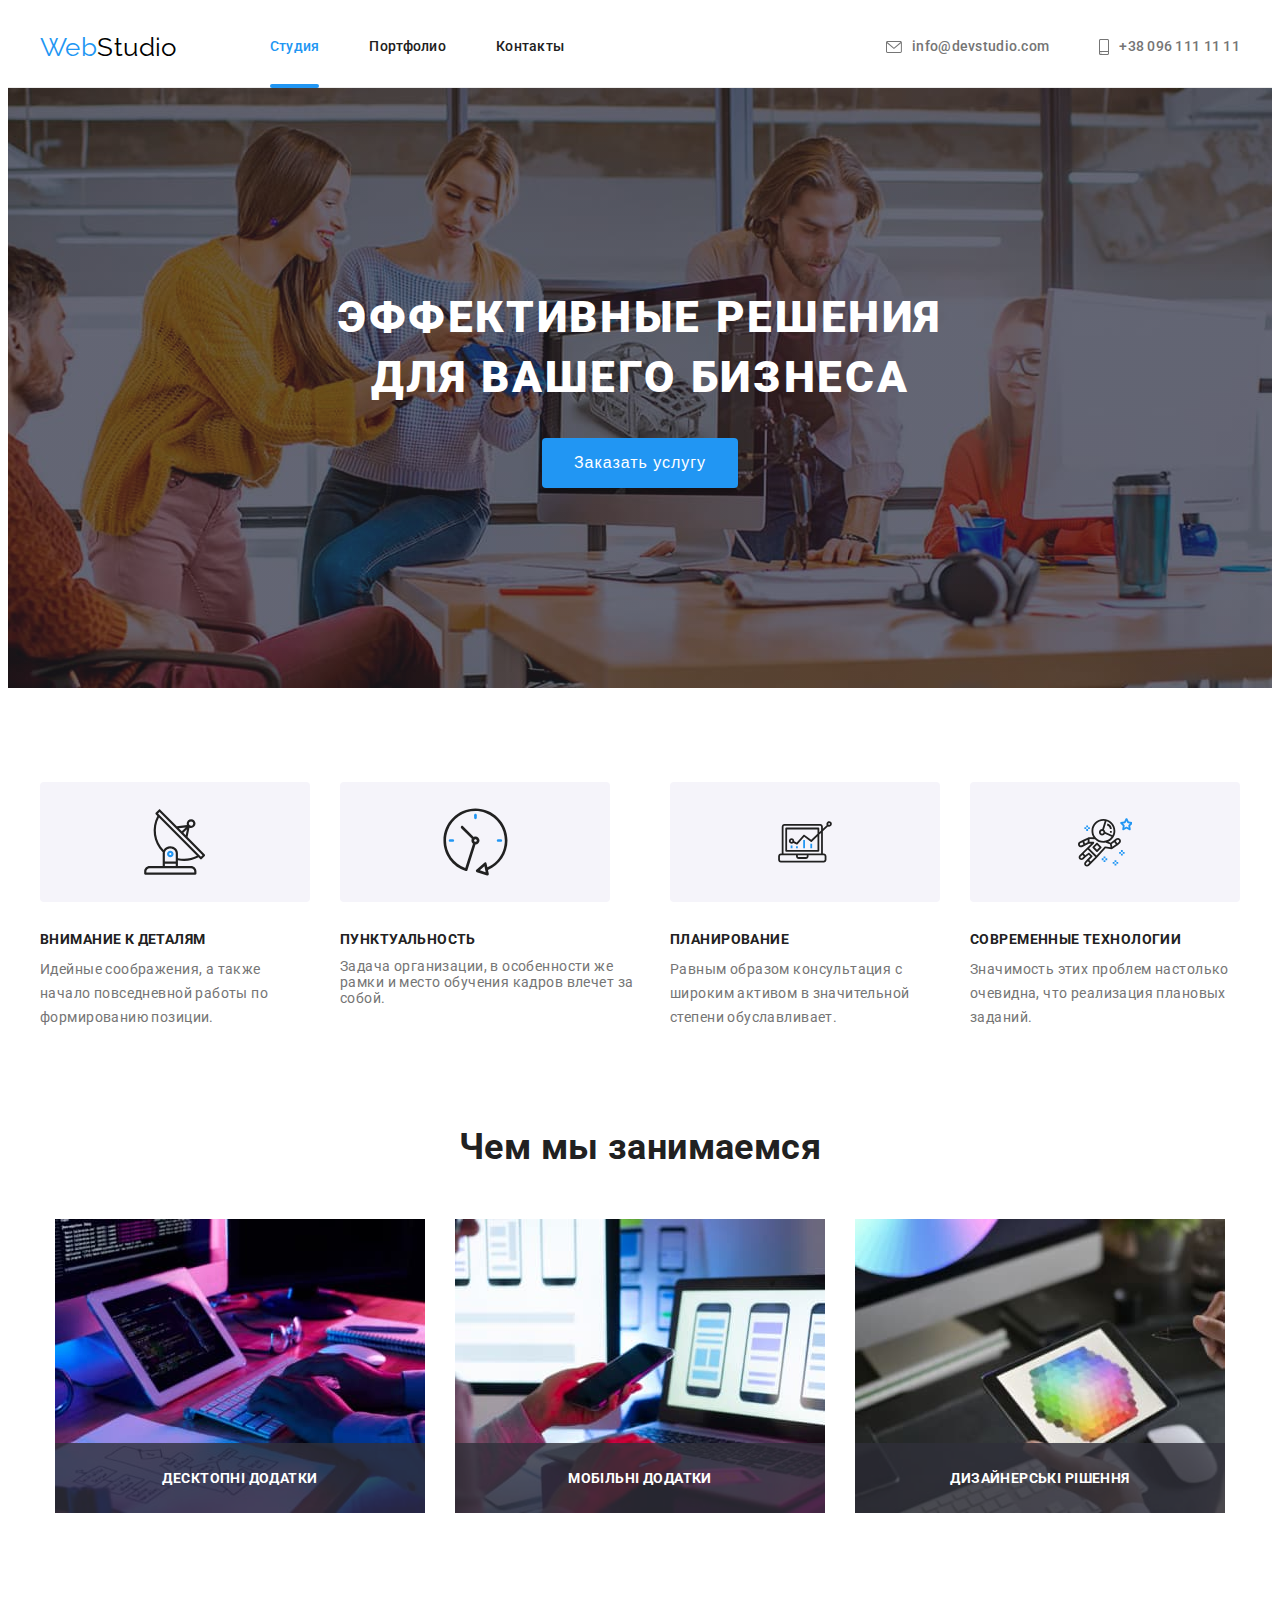
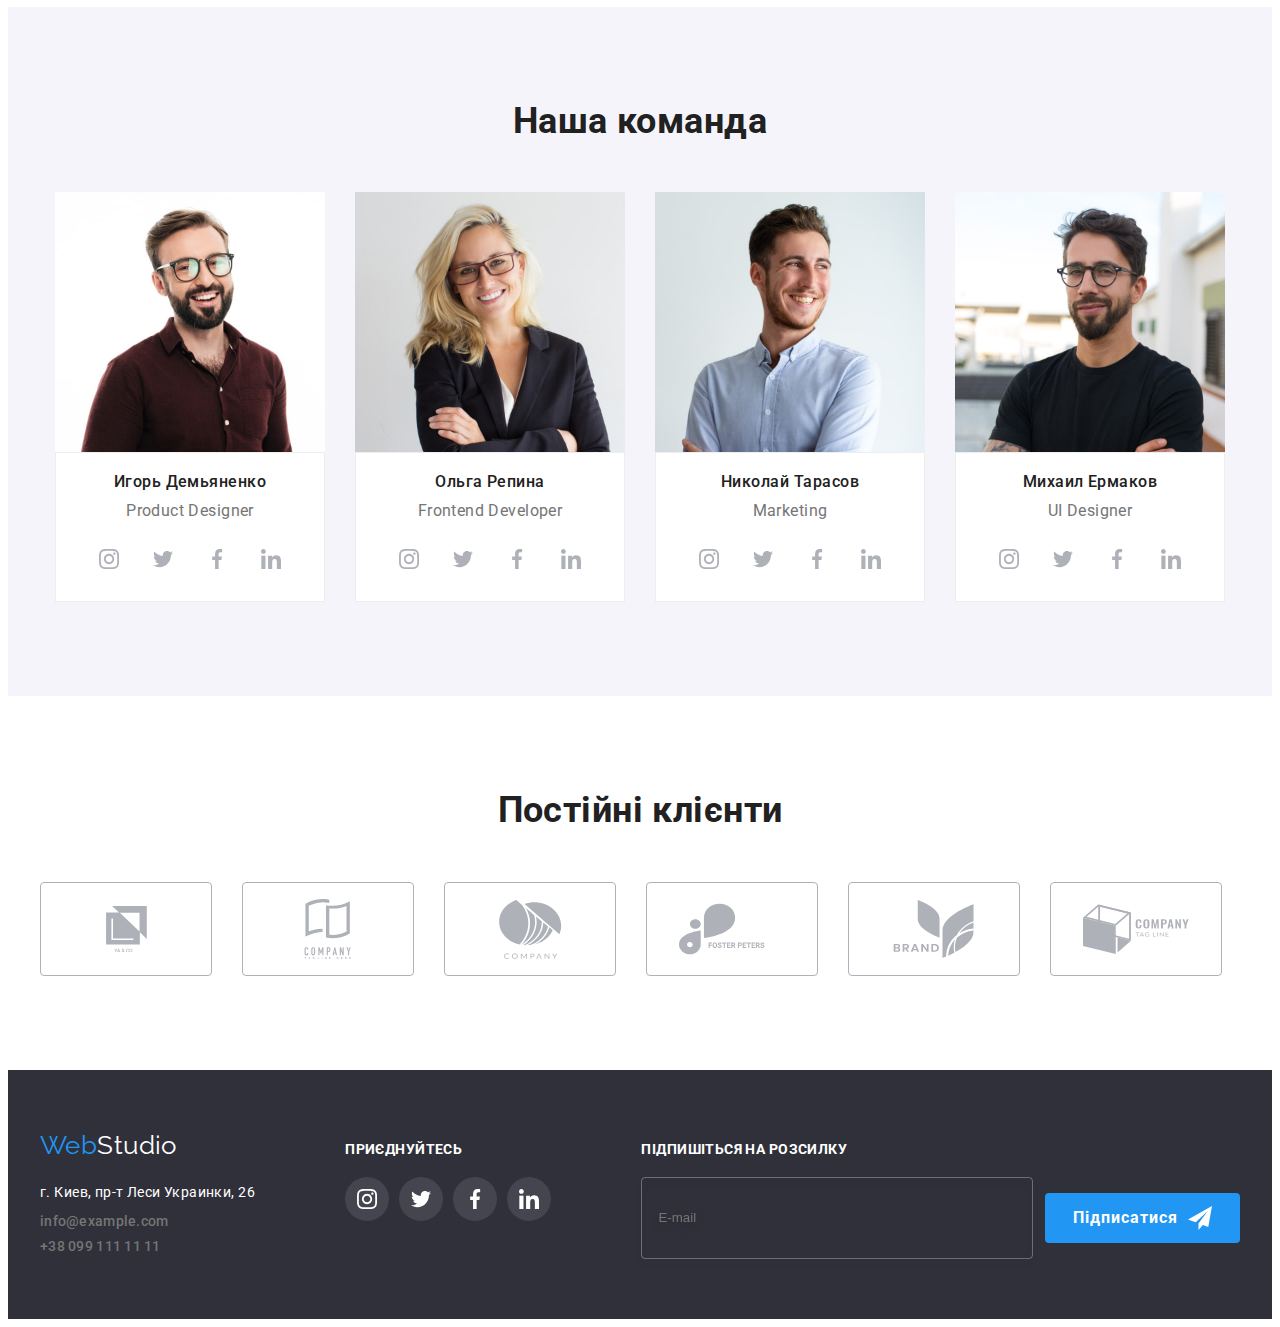
==== commit b495f770: "Виправляє помилки в модульному вікні" ====
--- a/index.html
+++ b/index.html
@@ -527,7 +527,7 @@
                 pattern="[a-zA-Zа-яА-Я]+"
                 minlength="2"
               />
-              <svg class="input-icon" width="12px" height="12px">
+              <svg class="input-icon" width="18px" height="18px">
                 <use href="./images/sprite.svg#icon-person-black-18dp-1"></use>
               </svg>
             </span>
@@ -543,7 +543,7 @@
                 pattern="[0-9]{3}-[0-9]{3}-[0-9]{2}-[0-9]{2}"
                 title="xxx-xxx-xx-xx"
               />
-              <svg class="input-icon" width="13px" height="13px">
+              <svg class="input-icon" width="18px" height="18px">
                 <use href="./images/sprite.svg#icon-phone-black-18dp-1"></use>
               </svg>
             </span>
@@ -552,8 +552,8 @@
             <span class="modal-form-input-desk">Пошта</span>
 
             <span class="modal-form-input-wrapper">
-              <input type="email" class="modal-form-input" />
-              <svg class="input-icon" width="15px" height="13px">
+              <input type="email" class="modal-form-input" name="user_email" />
+              <svg class="input-icon" width="18px" height="18px">
                 <use href="./images/sprite.svg#icon-email-black-18dp-1"></use>
               </svg>
             </span>
@@ -575,7 +575,7 @@
           />
           <label for="user-policy" class="modal-form-check-desk"
             >Погоджуюся з розсилкою та приймаю&nbsp;
-            <a href="">Умови договору</a>
+            <a class="contract" href="">Умови договору</a>
           </label>
           <button type="submit" class="modal-form-submit">
             <span class="modal-form-submit-text">Відправити</span>
--- a/css/styles.css
+++ b/css/styles.css
@@ -559,10 +559,7 @@
 .footer-lister {
   display: flex;
   align-items: baseline;
-}
-
-.adress-footer {
-  margin-right: 70px;
+  justify-content: space-between;
 }
 
 .common-footer {
@@ -698,7 +695,7 @@
   line-height: 23px;
   text-align: center;
   letter-spacing: 0.03em;
-  color: #212121;
+  color: var(--text-color);
   margin-bottom: 12px;
 }
 
@@ -724,11 +721,15 @@
 }
 
 .modal-form-message {
+  display: block;
   resize: none;
   width: 100%;
   height: 120px;
   padding: 12px 16px;
   transition: border-color var(--animation);
+  border: 1px solid rgba(33, 33, 33, 0.2);
+  border-radius: 4px;
+  margin-bottom: 20px;
 }
 
 .modal-form-message:focus {
@@ -759,14 +760,12 @@
 .modal-form-check-desk {
   display: flex;
   align-items: center;
-  font-family: "Roboto";
-  font-style: normal;
-  font-weight: 400;
+  justify-content: center;
   font-size: 14px;
   line-height: 24px;
   margin-bottom: 30px;
   letter-spacing: 0.03em;
-  color: #757575;
+  color: var(--section-text);
 }
 
 .modal-form-submit {
@@ -821,11 +820,15 @@
   width: 358px;
   height: 50px;
   padding: 15px 16px;
-  color: var(--main-light-color);
+  color: var(--background-color);
   background-color: transparent;
   border: 1px solid rgba(255, 255, 255, 0.3);
   filter: drop-shadow(0px 4px 4px rgba(0, 0, 0, 0.15));
   border-radius: 4px;
+}
+
+.input::placeholder {
+  color: rgba(255, 255, 255, 0.6);
 }
 
 .subscribe-btn {
@@ -839,19 +842,16 @@
   letter-spacing: 0.06em;
   background-color: var(--accent-color);
   color: var(--accent-color);
-  box-shadow: 0px 4px 4px rgb(0 0 0 / 15%);
   border-radius: 4px;
   transition: background-color 250ms cubic-bezier(0.4, 0, 0.2, 1);
   margin-left: 12px;
+  border: none;
+  cursor: pointer;
 }
 
 .form-and-bottom {
   display: flex;
   align-items: center;
-}
-
-.social-footer {
-  margin-right: 93px;
 }
 
 .subscribe-btn-text {
@@ -871,3 +871,15 @@
 .icon-telega {
   fill: var(--background-color);
 }
+
+.subscribe-btn:hover,
+.subscribe-btn:focus {
+  color: var(--background-color);
+  background: var(--accent-color);
+  box-shadow: 0px 1px 1px rgba(0, 0, 0, 0.12), 0px 4px 4px rgba(0, 0, 0, 0.06),
+    1px 4px 6px rgba(0, 0, 0, 0.16);
+}
+
+.contract {
+  color: var(--accent-color);
+}
